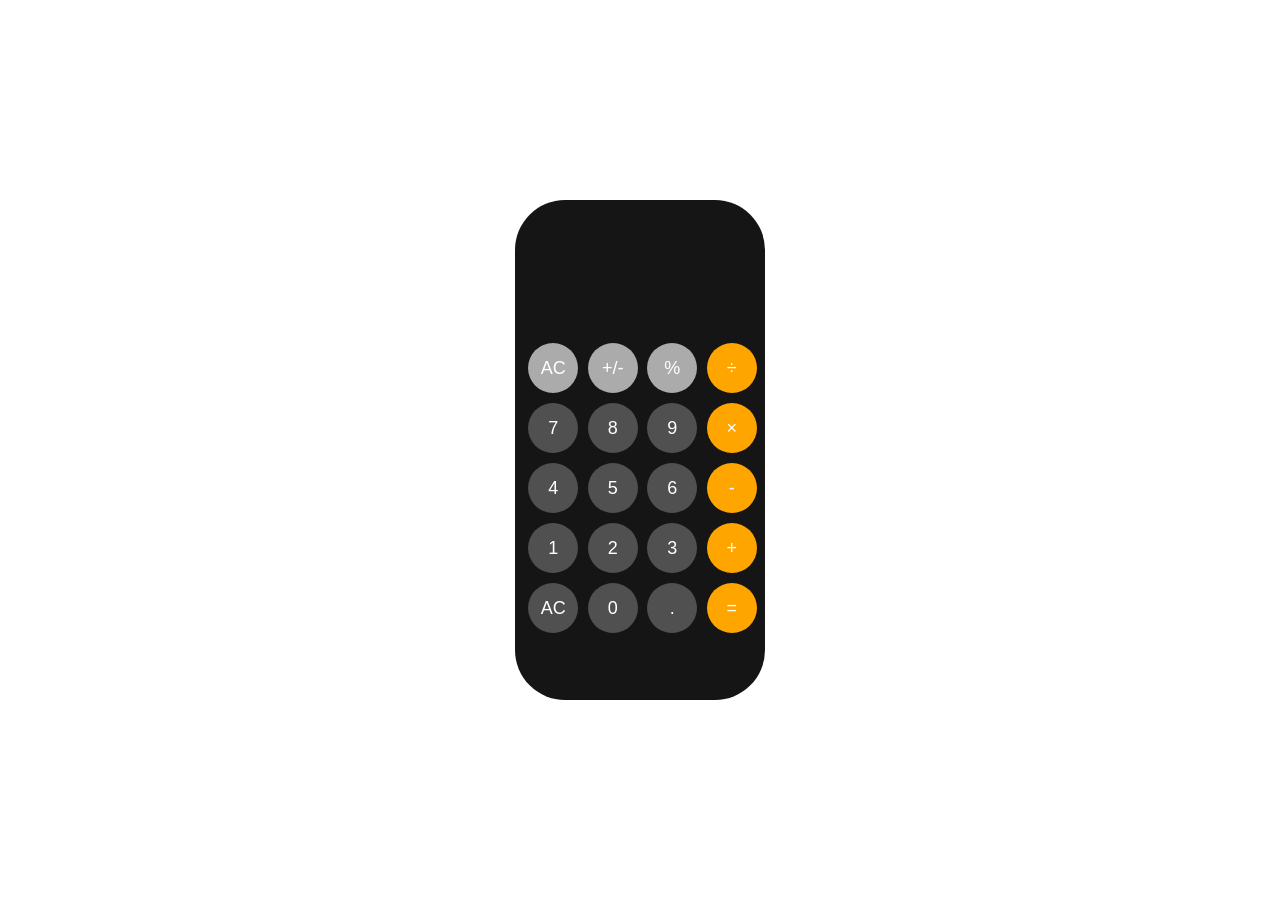
==== src/index.html @ f6c9869d "Added HTML, Created Calculator, Styled Btns" ====
<!DOCTYPE html>
<html lang="en">
<head>
    <meta charset="UTF-8">
    <meta name="viewport" content="width=device-width, initial-scale=1.0">
    <link rel="stylesheet" href="style.css">
    <script defer src="script.js"></script>
    <title>Apple Calculator</title>
</head>
<body>
    
    <div class="container">

        <div class="calculator">
            <form>
                
                <div class="display">
                    <input type="text" name="display">
                </div>

                <div>
                    <input type="button" value="AC" class="light-grey">
                    <input type="button" value="+/-" class="light-grey">
                    <input type="button" value="%" class="light-grey">
                    <input type="button" value="÷" class="orange">
                </div>

                <div>
                    <input type="button" value="7" class="drk-grey">
                    <input type="button" value="8" class="drk-grey">
                    <input type="button" value="9" class="drk-grey">
                    <input type="button" value="×" class="orange">
                </div>
        


                <div>
                    <input type="button" value="4" class="drk-grey">
                    <input type="button" value="5" class="drk-grey">
                    <input type="button" value="6" class="drk-grey">
                    <input type="button" value="-" class="orange">
                </div>


                <div>
                    <input type="button" value="1" class="drk-grey">
                    <input type="button" value="2" class="drk-grey">
                    <input type="button" value="3" class="drk-grey">
                    <input type="button" value="+" class="orange">
                </div>


                <div>
                    <input type="button" value="AC" class="drk-grey">
                    <input type="button" value="0" class="drk-grey">
                    <input type="button" value="." class="drk-grey">
                    <input type="button" value="=" class="orange"> 
                </div>

            </form>
        </div>

    </div>
</body>
</html>
---- src/style.css ----
* {
    margin: 0;
    padding: 0;
}

body {
  font-family: -apple-system, BlinkMacSystemFont, "Segoe UI", Roboto, Oxygen, Ubuntu, Cantarell, "Open Sans", "Helvetica Neue", sans-serif;
}


/* Centers Calculator on the center of the page */ 
.container {
    width: 100%;
    height: 100vh;
    display: flex;
    justify-content: center;
    align-items: center;
}


/*Styling on Calculator*/
.calculator{ 
    background: rgb(21, 21, 21);
    width: 250px;
    height: 500px;
    display: flex;
    justify-content: center;
    align-items: center;
    border-radius: 50px;
}

/*Styling on Calulator Btns*/
.calculator form input { 
    width: 50px;
    height: 50px;
    border: none;
    border-radius: 50%;
    margin: 3px auto 7px 5px;
    font-size: 18px;
    cursor: pointer;
}

form .display { 
    display: flex;
    justify-content: flex-end;
    margin: 10px 0;
    font-size: 45px;
    font-weight: 600;
}

/* Color Styling on Display Values */ 
form .display input {
    background: rgb(21, 21, 21); 
    color: #fff;
    font-size: 50px;
}

/* Color Styling on Operator Btns */ 
.calculator form .orange { 
    background: orange;
    color: white;
}
/* Color Styling on Number Btns */ 
.calculator form .drk-grey {
    background: rgb(81, 80, 80);
    color: white;
}

/* Color Styling on Top Btns */ 
.calculator form .light-grey {
    background: rgb(171, 171, 171);
    color: white;
}
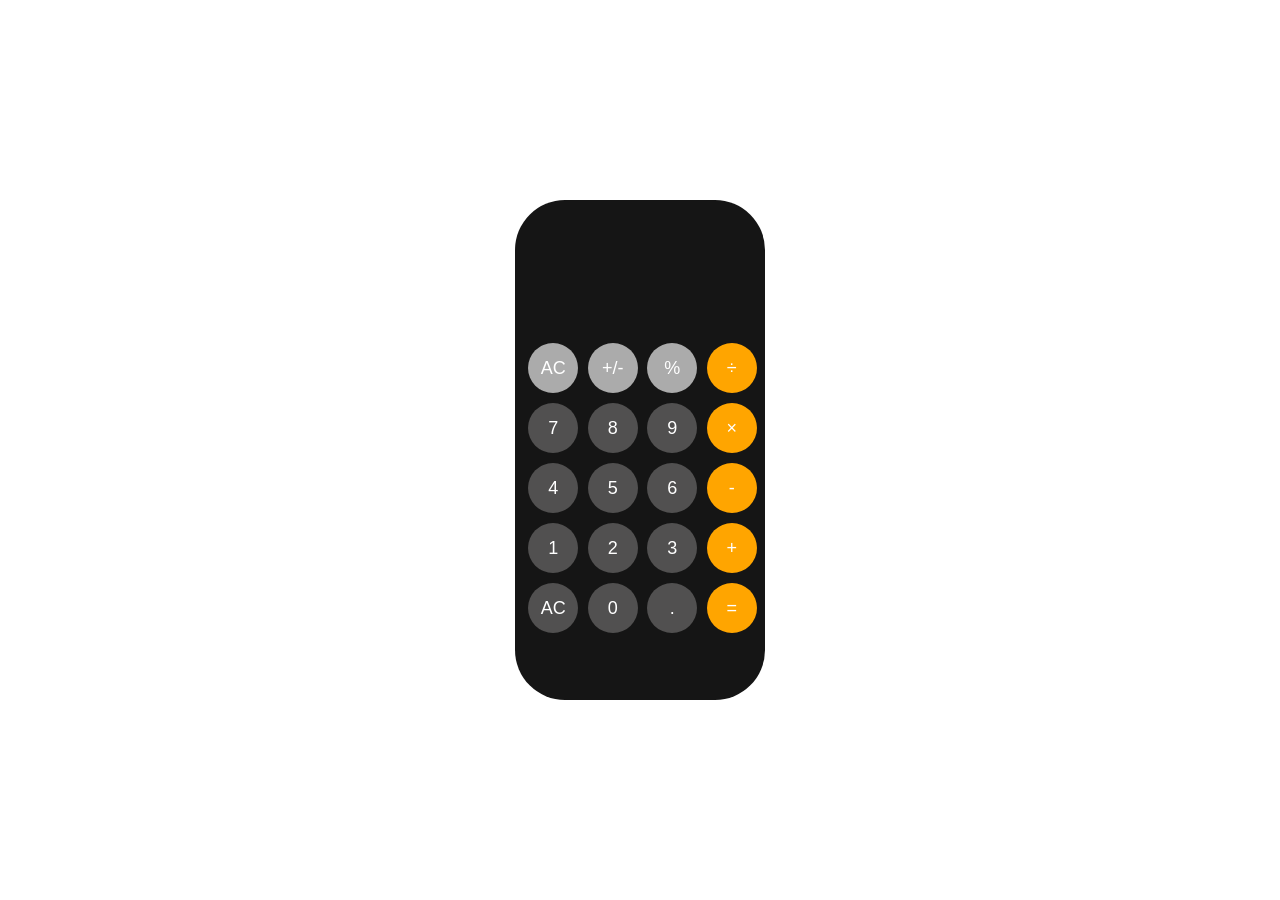
==== commit 8b110176: "Added Btn Flash logic, Tweaked HTML for later JS Implementation" ====
--- a/src/index.html
+++ b/src/index.html
@@ -4,7 +4,6 @@
     <meta charset="UTF-8">
     <meta name="viewport" content="width=device-width, initial-scale=1.0">
     <link rel="stylesheet" href="style.css">
-    <script defer src="script.js"></script>
     <title>Apple Calculator</title>
 </head>
 <body>
@@ -15,46 +14,46 @@
             <form>
                 
                 <div class="display">
-                    <input type="text" name="display">
+                    <input type="text" name="display" class="display" id="display">
                 </div>
 
                 <div>
-                    <input type="button" value="AC" class="light-grey">
-                    <input type="button" value="+/-" class="light-grey">
-                    <input type="button" value="%" class="light-grey">
-                    <input type="button" value="÷" class="orange">
+                    <input type="button" id="allClear" value="AC" class="light-grey">
+                    <input type="button" id="plusMinus" value="+/-" class="light-grey" >
+                    <input type="button" id="percentSign" value="%" class="light-grey">
+                    <input type="button" id="divide" value="÷" class="orange">
                 </div>
 
                 <div>
-                    <input type="button" value="7" class="drk-grey">
-                    <input type="button" value="8" class="drk-grey">
-                    <input type="button" value="9" class="drk-grey">
-                    <input type="button" value="×" class="orange">
+                    <input type="button" id="seven" value="7" class="drk-grey">
+                    <input type="button" id="eight" value="8" class="drk-grey">
+                    <input type="button" id="nine" value="9" class="drk-grey">
+                    <input type="button" id="multiply "value="×" class="orange">
                 </div>
         
 
 
                 <div>
-                    <input type="button" value="4" class="drk-grey">
-                    <input type="button" value="5" class="drk-grey">
-                    <input type="button" value="6" class="drk-grey">
-                    <input type="button" value="-" class="orange">
+                    <input type="button" id="4" value="4" class="drk-grey" >
+                    <input type="button" id="5" value="5" class="drk-grey">
+                    <input type="button" id="six" value="6" class="drk-grey">
+                    <input type="button" id="seven" value="-" class="orange">
                 </div>
 
 
                 <div>
-                    <input type="button" value="1" class="drk-grey">
-                    <input type="button" value="2" class="drk-grey">
-                    <input type="button" value="3" class="drk-grey">
-                    <input type="button" value="+" class="orange">
+                    <input type="button" id="one" value="1" class="drk-grey">
+                    <input type="button" id="two" value="2" class="drk-grey" >
+                    <input type="button" id="three" value="3" class="drk-grey" >
+                    <input type="button" id="plus" value="+" class="orange" >
                 </div>
 
 
                 <div>
                     <input type="button" value="AC" class="drk-grey">
-                    <input type="button" value="0" class="drk-grey">
-                    <input type="button" value="." class="drk-grey">
-                    <input type="button" value="=" class="orange"> 
+                    <input type="button" id="zero" value="0" class="drk-grey" >
+                    <input type="button" id="decimal" value="." class="drk-grey">
+                    <input type="button" id="equalSign" value="=" class="orange"> 
                 </div>
 
             </form>
@@ -62,4 +61,5 @@
 
     </div>
 </body>
+<script defer src="script.js"></script>
 </html>
--- a/src/style.css
+++ b/src/style.css
@@ -34,7 +34,6 @@
     width: 50px;
     height: 50px;
     border: none;
-    border-radius: 50%;
     margin: 3px auto 7px 5px;
     font-size: 18px;
     cursor: pointer;
@@ -42,10 +41,10 @@
 
 form .display { 
     display: flex;
+    align-items: center;
     justify-content: flex-end;
     margin: 10px 0;
     font-size: 45px;
-    font-weight: 600;
 }
 
 /* Color Styling on Display Values */ 
@@ -53,21 +52,53 @@
     background: rgb(21, 21, 21); 
     color: #fff;
     font-size: 50px;
+    width: 100%;
+    text-align: end;
 }
 
 /* Color Styling on Operator Btns */ 
 .calculator form .orange { 
     background: orange;
     color: white;
+    border-radius: 50%;
+    transition: 0.4s ease;
 }
 /* Color Styling on Number Btns */ 
 .calculator form .drk-grey {
     background: rgb(81, 80, 80);
     color: white;
+    border-radius: 50%;
+    transition: 0.4s ease;
 }
 
 /* Color Styling on Top Btns */ 
 .calculator form .light-grey {
     background: rgb(171, 171, 171);
     color: white;
+    border-radius: 50%;
+    transition: 0.4s ease;
 }
+
+/* Light Flash Effect for Btns when clicked */ 
+.calculator form .light-grey:active {
+    background:  rgb(186, 186, 186);
+}
+
+.calculator form .drk-grey:active {
+    background: rgb(111, 110, 110);
+}
+
+.calculator form .orange:active {
+    background: rgb(255, 189, 66);
+}
+
+/* Centers Form in the middle of Calculator */
+form { 
+    display: flex;
+    flex-direction: column;
+    justify-content: center;
+    align-items: center;
+}
+
+
+
